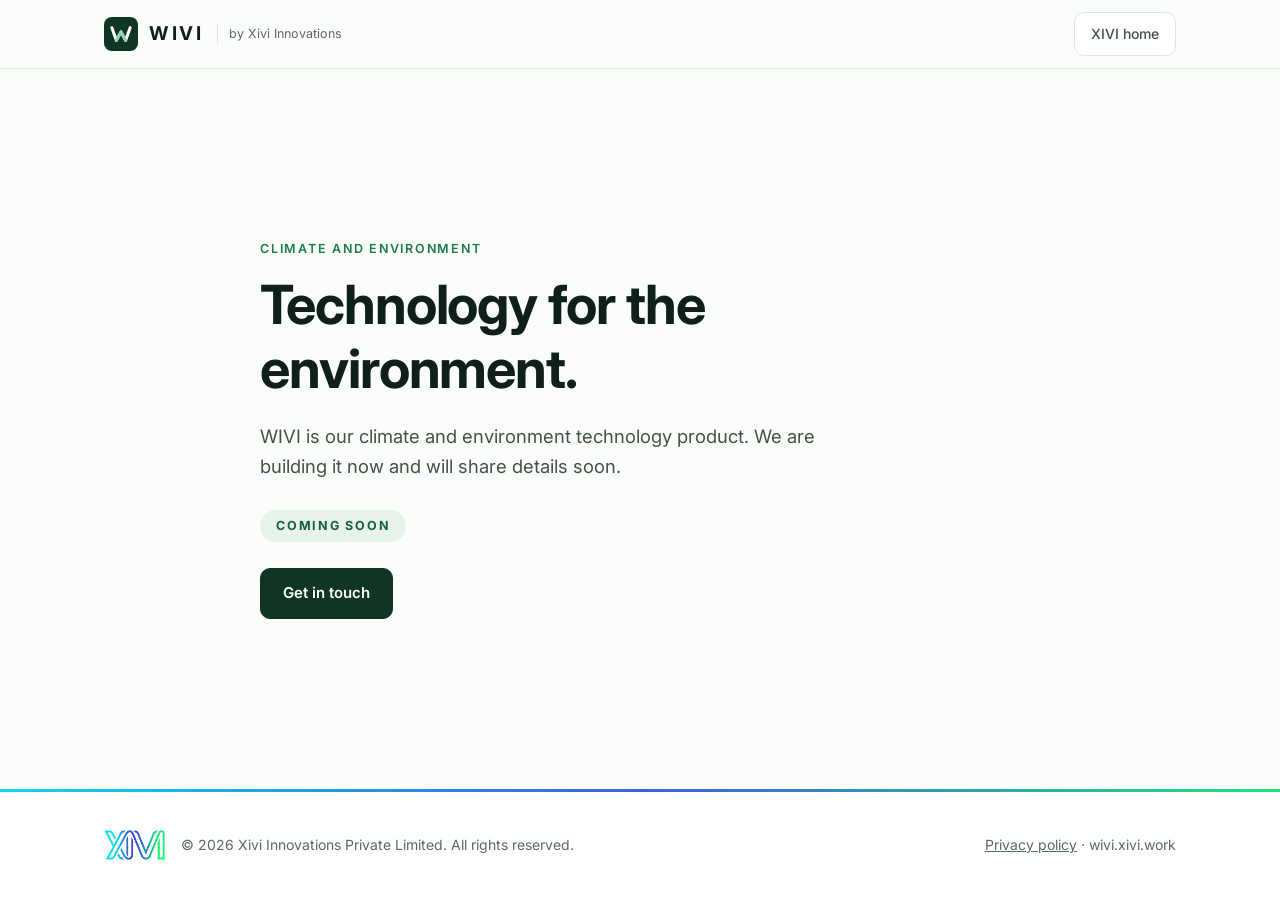
==== index.html @ 4bc14219 "Initial WIVI site Co-Authored-By: Claude Sonnet 5.5 <noreply@anthropic.com>" ====
<!doctype html>
<html lang="en">
<head>
<meta charset="utf-8">
<meta name="viewport" content="width=device-width, initial-scale=1">
<meta name="color-scheme" content="only light">
<title>WIVI — Coming soon</title>
<meta name="description" content="WIVI is a climate and environment technology product by Xivi Innovations. Coming soon.">
<meta property="og:title" content="WIVI — Coming soon">
<meta property="og:description" content="WIVI is a climate and environment technology product by Xivi Innovations. Coming soon.">
<link rel="icon" href="assets/wivi-mark.svg" type="image/svg+xml">
<link rel="preconnect" href="https://fonts.googleapis.com">
<link rel="preconnect" href="https://fonts.gstatic.com" crossorigin>
<link href="https://fonts.googleapis.com/css2?family=Inter:wght@400;500;600;700&display=swap" rel="stylesheet">
<link rel="stylesheet" href="assets/site.css?v=1">
<link rel="stylesheet" href="assets/page.css?v=1">
</head>
<body class="soon-page">

<header>
  <div class="wrap nav">
    <a class="brand" href="./" aria-label="WIVI home">
      <img src="assets/wivi-mark.svg" alt="">
      <b>WIVI</b><span>by Xivi Innovations</span>
    </a>
    <nav class="links"><a class="btn sm" href="https://xivi.work">XIVI home</a></nav>
  </div>
</header>

<main class="soon">
  <div class="wrap">
    <p class="eyebrow">Climate and environment</p>
    <h1>Technology for the environment.</h1>
    <p class="lead">WIVI is our climate and environment technology product. We are building it now and will share details soon.</p>
    <p class="chip-soon">Coming soon</p>
    <div class="cta"><a class="btn primary" href="mailto:xivi.tech@gmail.com?subject=WIVI">Get in touch</a></div>
  </div>
</main>

<footer>
  <div class="wrap">
    <div class="logo">
      <a href="https://xivi.work" aria-label="XIVI"><img src="assets/xivi-logo.png" alt="XIVI"></a>
      <p>© 2026 Xivi Innovations Private Limited. All rights reserved.</p>
    </div>
    <p><a href="privacy.html">Privacy policy</a> · wivi.xivi.work</p>
  </div>
</footer>

</body>
</html>
---- assets/site.css ----
:root{
  --ink:#0f2018; --ink2:#425249; --mute:#5a6a60;
  --bg:#fbfdfb; --tint:#f1f6f2; --tealtint:#e6f2ea; --line:#dce7df;
  --deep:#0f3524; --teal:#1c7a50; --teal2:#146040;
  --ok:#2c7a4b; --okbg:#eaf3eb;
  --warn:#85590b; --warnbg:#f7efe1;
  --bad:#b0392f; --badbg:#f7e9e7;
  --r:14px;
  --surface:#fff; --headbg:rgba(251,253,251,.92); --strong:#0f3524;
  --btn:#0f3524; --btnink:#fff; --btnhover:#184a33;
  --okink:#1f4d33; --warnink:#5e430c; --badink:#702620;
  color-scheme:only light;
}
*{box-sizing:border-box}
html{scroll-behavior:smooth;scroll-padding-top:76px}
body{margin:0;background:var(--bg);color:var(--ink);font:16px/1.65 Inter,system-ui,-apple-system,"Segoe UI",Roboto,sans-serif;-webkit-font-smoothing:antialiased}
img{max-width:100%;display:block}
a{color:var(--teal2)}
.wrap{max-width:1120px;margin:0 auto;padding:0 24px}
.eyebrow{font-size:12.5px;font-weight:600;letter-spacing:.14em;text-transform:uppercase;color:var(--teal);margin:0 0 14px}
h1,h2,h3{margin:0;line-height:1.18;letter-spacing:-.02em;color:var(--ink)}
h1{font-size:clamp(34px,4.6vw,54px);font-weight:700}
h2{font-size:clamp(28px,3.4vw,38px);font-weight:700;max-width:760px}
h3{font-size:18px;font-weight:600;letter-spacing:-.01em}
p{margin:0}
.lead{font-size:18.5px;color:var(--ink2);max-width:600px;margin-top:20px}
.sec-intro{font-size:17.5px;color:var(--ink2);max-width:680px;margin-top:16px}

/* header */
header{position:sticky;top:0;z-index:20;background:var(--headbg);backdrop-filter:blur(10px);border-bottom:1px solid var(--line)}
.nav{display:flex;align-items:center;justify-content:space-between;height:68px}
.brand{display:flex;align-items:center;gap:11px;text-decoration:none;color:var(--ink)}
.brand img{width:34px;height:34px}
.brand b{font-size:19px;letter-spacing:.14em;font-weight:700}
.brand span{font-size:12.5px;color:var(--mute);border-left:1px solid var(--line);padding-left:11px;margin-left:2px}
.links{display:flex;align-items:center;gap:30px}
.links a{font-size:14.5px;color:var(--ink2);text-decoration:none;font-weight:500}
.links a:hover{color:var(--ink)}
.btn{display:inline-flex;align-items:center;gap:8px;padding:12px 22px;border-radius:10px;font-weight:600;font-size:15px;text-decoration:none;border:1px solid var(--line);color:var(--ink);background:var(--surface)}
.btn.primary{background:var(--btn);border-color:var(--btn);color:var(--btnink)}
.btn.primary:hover{background:var(--btnhover);box-shadow:0 0 0 3px rgba(28,122,80,.28)}
.btn:not(.primary):hover{border-color:var(--teal);color:var(--teal2)}
.btn:focus-visible,a:focus-visible{outline:3px solid #8fd6b0;outline-offset:2px}
.btn.sm{padding:9px 16px;font-size:14px}
@media(max-width:900px){.links a:not(.btn){display:none}.brand span{display:none}}

/* hero */
.hero{padding:76px 0 84px}
.hero .wrap{display:grid;grid-template-columns:1.05fr .95fr;gap:56px;align-items:center}
.cta{display:flex;gap:12px;flex-wrap:wrap;margin-top:32px}
.assure{display:flex;gap:22px;flex-wrap:wrap;margin-top:30px;font-size:14px;color:var(--mute)}
.assure span::before{content:"";display:inline-block;width:6px;height:6px;border-radius:50%;background:var(--teal);margin-right:8px;vertical-align:middle}
@media(max-width:900px){.hero .wrap{grid-template-columns:1fr;gap:44px}.hero{padding:48px 0 56px}}

/* hero flow card */
.panel{background:var(--surface);border:1px solid var(--line);border-radius:18px;padding:26px;box-shadow:0 18px 50px -24px rgba(15,53,36,.28)}
.panel-label{font-size:11.5px;letter-spacing:.14em;text-transform:uppercase;color:var(--mute);font-weight:600;margin-bottom:14px}
.flow{display:grid;gap:10px}
.node{border:1px solid var(--line);border-radius:12px;padding:14px 16px;background:var(--surface)}
.node small{display:block;color:var(--mute);font-size:13px;margin-top:2px}
.node b{font-size:15px;font-weight:600}
.node.core{background:var(--deep);border-color:var(--deep);color:#fff}
.node.core small{color:#a9c9b7}
.arrow{justify-self:center;color:var(--teal);font-size:18px;line-height:1}
.verdicts{display:flex;gap:8px;margin-top:16px;flex-wrap:wrap}
.chip{font-size:13px;font-weight:600;padding:6px 12px;border-radius:99px}
.chip.ok{background:var(--okbg);color:var(--ok)}
.chip.warn{background:var(--warnbg);color:var(--warn)}
.chip.bad{background:var(--badbg);color:var(--bad)}
.record{margin-top:16px;border-top:1px dashed var(--line);padding-top:14px;display:grid;grid-template-columns:auto 1fr;gap:6px 14px;font-size:13.5px}
.record dt{color:var(--mute)} .record dd{margin:0;font-weight:500}
.record code{font:12.5px ui-monospace,Consolas,monospace;color:var(--teal2)}
.note{font-size:12.5px;color:var(--mute);margin-top:12px}
.pbar{display:flex;align-items:center;gap:8px;font-size:12.5px;font-weight:600;color:var(--ink2);padding-bottom:14px;border-bottom:1px solid var(--line)}
.pbar-r{margin-left:auto;font-weight:500;color:var(--mute)}
.dot{width:8px;height:8px;border-radius:50%;background:var(--ok)}
.pflow{display:flex;align-items:center;justify-content:center;gap:10px;margin:18px 0;font-size:13px;color:var(--ink2)}
.pflow span{padding:6px 12px;border:1px solid var(--line);border-radius:8px;background:var(--surface)}
.pflow span.core{background:var(--deep);border-color:var(--deep);color:#fff;font-weight:700;letter-spacing:.08em}
.pflow i{font-style:normal;color:var(--teal)}
.pcase{display:flex;justify-content:space-between;gap:16px;font-size:14px}
.pcase small,.pverdict small,.mrow small{display:block;font-size:11.5px;letter-spacing:.1em;text-transform:uppercase;color:var(--mute);font-weight:600;margin-bottom:3px}
.pcase b{font-weight:600}
.pverdict{margin-top:18px;padding:16px 18px;border-radius:12px;background:var(--warnbg)}
.pverdict small{color:var(--warn)}
.vrow{display:flex;align-items:center;gap:12px;flex-wrap:wrap}
.chip.big{font-size:16px;padding:6px 16px;background:var(--surface);box-shadow:inset 0 0 0 1px rgba(154,106,18,.25)}
.rc{font-size:13px;font-weight:600;color:var(--warn)}
.pverdict p{margin-top:8px;font-size:14px;color:var(--warnink)}
.meter{margin-top:18px}
.mrow{display:flex;justify-content:space-between}
.track{position:relative;height:8px;border-radius:99px;background:var(--tint);margin-top:2px}
.fill{height:100%;width:78%;border-radius:99px;background:linear-gradient(90deg,#8cc7c0,#e0b04f)}
.lim{position:absolute;top:-4px;left:68%;width:2px;height:16px;background:var(--strong)}
.panel .record{margin-top:18px}

/* proof strip */
.proof{border-top:1px solid var(--line);border-bottom:1px solid var(--line);background:var(--surface);padding:26px 0}
.proof .wrap{display:grid;gap:14px}
.prow{display:flex;align-items:center;gap:14px 28px;flex-wrap:wrap}
.plabel{font-size:12px;letter-spacing:.12em;text-transform:uppercase;color:var(--mute);font-weight:600;min-width:150px}
.pitems{display:flex;gap:10px;flex-wrap:wrap;color:var(--ink2);font-size:14px}
.pitems span{font-weight:500;border:1px solid var(--line);border-radius:99px;padding:5px 15px;background:var(--bg)}
.pitems.tested span{font-weight:600;color:var(--ink);background:var(--tealtint);border-color:transparent}
@media(max-width:700px){.plabel{min-width:0;width:100%}}

/* sections */
section{padding:92px 0}
section.tint{background:var(--tint)}
section.dark{background:var(--deep);color:#e6f0ea}
section.dark h2,section.dark h3{color:#fff}
section.dark .eyebrow{color:#8fd6b0}
section.dark .sec-intro{color:#a9c9b7}
.grid{display:grid;gap:20px;margin-top:44px}
.g2{grid-template-columns:repeat(2,1fr)}.g3{grid-template-columns:repeat(3,1fr)}.g4{grid-template-columns:repeat(4,1fr)}
@media(max-width:900px){.g3,.g4{grid-template-columns:1fr 1fr}}
@media(max-width:620px){.g2,.g3,.g4{grid-template-columns:1fr}}
.card{background:var(--surface);border:1px solid var(--line);border-radius:var(--r);padding:26px}
.card p{color:var(--ink2);font-size:15.5px;margin-top:8px}
.tint .card{border-color:transparent}
.num{font-size:40px;font-weight:700;letter-spacing:-.03em;color:var(--strong);line-height:1.1}
.num .to{color:var(--mute);font-weight:500;padding:0 6px}
.cap{font-size:14.5px;color:var(--ink2);margin-top:10px}
.src{font-size:12.5px;color:var(--mute);margin-top:26px}

/* verdict cards */
.vc{border-radius:var(--r);padding:26px;border:1px solid transparent}
.vc h3{font-size:20px}
.vc p{margin-top:8px;font-size:15.5px}
.vc.ok{background:var(--okbg);color:var(--okink)}.vc.ok h3{color:var(--ok)}
.vc.warn{background:var(--warnbg);color:var(--warnink)}.vc.warn h3{color:var(--warn)}
.vc.bad{background:var(--badbg);color:var(--badink)}.vc.bad h3{color:var(--bad)}
.codes{display:flex;gap:8px;flex-wrap:wrap;margin-top:26px;align-items:center;font-size:14px;color:var(--ink2)}
.codes span.t{background:var(--surface);border:1px solid var(--line);padding:5px 12px;border-radius:99px;font-size:13.5px}

/* steps */
.steps{list-style:none;margin:44px 0 0;padding:0;display:grid;grid-template-columns:repeat(4,1fr);gap:20px;counter-reset:s}
.steps li{counter-increment:s;position:relative;padding-top:20px;border-top:2px solid var(--teal)}
.steps li::before{content:"0" counter(s);display:block;font-size:13px;font-weight:700;color:var(--teal);letter-spacing:.1em;margin-bottom:8px}
.steps b{display:block;font-size:17px;font-weight:600;margin-bottom:6px}
.steps span{font-size:15px;color:var(--ink2)}
@media(max-width:900px){.steps{grid-template-columns:1fr 1fr}}
@media(max-width:560px){.steps{grid-template-columns:1fr}}

/* split lists */
.split{display:grid;grid-template-columns:1fr 1fr;gap:20px;margin-top:44px}
@media(max-width:760px){.split{grid-template-columns:1fr}}
.list{list-style:none;margin:14px 0 0;padding:0;display:grid;gap:11px}
.list li{padding-left:28px;position:relative;font-size:15.5px;color:var(--ink2)}
.list.yes li::before{content:"✓";position:absolute;left:0;color:var(--ok);font-weight:700}
.list.no li::before{content:"–";position:absolute;left:4px;color:var(--mute);font-weight:700}

/* callout */
.callout{margin-top:44px;background:var(--deep);color:#e6f0ea;border-radius:var(--r);padding:30px 34px;display:grid;grid-template-columns:1fr 1.2fr;gap:30px;align-items:center}
.callout h3{color:#fff;font-size:22px}
.callout p{color:#bbd6c6;font-size:15.5px}
@media(max-width:760px){.callout{grid-template-columns:1fr;padding:26px}}
.state{display:flex;gap:10px;margin-top:14px;flex-wrap:wrap}
.state span{font-size:13px;font-weight:600;padding:5px 12px;border-radius:99px;background:rgba(255,255,255,.1);color:#fff}

/* traction */
.ds{margin-top:44px;border:1px solid var(--line);border-radius:var(--r);overflow:hidden;background:var(--surface)}
.dsr{display:grid;grid-template-columns:260px 1fr;gap:24px;padding:22px 26px;border-bottom:1px solid var(--line)}
.dsr:last-child{border-bottom:0}
.dsr b{display:block;font-size:16px;font-weight:600}
.dsr small{color:var(--mute);font-size:13.5px}
.dsr p{color:var(--ink2);font-size:15.5px}
@media(max-width:760px){.dsr{grid-template-columns:1fr;gap:6px}}

/* timeline */
.tl{display:grid;grid-template-columns:repeat(4,1fr);gap:0;margin-top:44px}
.tl div{padding:0 22px 0 0;position:relative}
.tl div::before{content:"";display:block;height:2px;background:#56a883;margin-bottom:22px}
.tl div::after{content:"";position:absolute;top:-4px;left:0;width:10px;height:10px;border-radius:50%;background:#8fd6b0}
.tl small{display:block;font-size:12.5px;font-weight:600;letter-spacing:.12em;text-transform:uppercase;color:#8fd6b0;margin-bottom:6px}
.tl b{display:block;font-size:18px;color:#fff;font-weight:600;margin-bottom:6px}
.tl span{font-size:15px;color:#a9c9b7}
@media(max-width:900px){.tl{grid-template-columns:1fr 1fr;row-gap:36px}}
@media(max-width:560px){.tl{grid-template-columns:1fr}}

/* team */
.person{display:flex;flex-direction:column;gap:6px}
.avatar{width:56px;height:56px;border-radius:50%;background:var(--tealtint);color:var(--teal2);font-weight:700;display:grid;place-items:center;font-size:18px;margin-bottom:10px}
.role{font-size:14px;color:var(--teal);font-weight:600}

/* contact + footer */
.contact{text-align:center}
.contact h2{margin:0 auto}
.contact .sec-intro{margin-left:auto;margin-right:auto}
.contact .cta{justify-content:center}
footer{position:relative;border-top:1px solid var(--line);padding:40px 0;background:var(--surface)}
footer::before{content:"";position:absolute;left:0;right:0;top:-1px;height:3px;background:linear-gradient(90deg,#08d9ea,#3b5fe0 50%,#1ee57a)}
footer .wrap{display:flex;justify-content:space-between;align-items:center;gap:20px;flex-wrap:wrap}
footer .logo{display:flex;align-items:center;gap:16px}
footer .logo img{height:30px;width:auto;mix-blend-mode:multiply}
footer p{font-size:14px;color:var(--mute)}

/* founders line */
.founders{margin-top:18px;font-size:14px;color:var(--mute)}

/* proprietary core */
section.dark .grid{margin-top:40px}
.dcard{background:rgba(255,255,255,.06);border:1px solid rgba(255,255,255,.14);border-radius:var(--r);padding:26px}
.dcard .k{display:block;font-size:13px;font-weight:700;letter-spacing:.1em;color:#8fd6b0;margin-bottom:10px}
.dcard p{margin-top:10px;font-size:15.5px;color:#bbd6c6}
.defend{display:grid;grid-template-columns:repeat(3,1fr);gap:0;margin-top:28px;border-top:1px solid rgba(255,255,255,.18)}
.defend div{padding:22px 24px 0 0}
.defend b{display:block;color:#fff;font-size:16px;font-weight:600;margin-bottom:4px}
.defend em{font-style:normal;font-size:11.5px;font-weight:600;letter-spacing:.06em;text-transform:uppercase;color:#8fd6b0;border:1px solid rgba(143,214,176,.5);border-radius:99px;padding:1px 8px;margin-left:6px;vertical-align:middle}
.defend span{font-size:14.5px;color:#a9c9b7}
@media(max-width:760px){.defend{grid-template-columns:1fr}}

/* legal pages */
.legal{padding:64px 0 90px}
.legal .wrap{max-width:760px}
.legal h1{font-size:clamp(30px,4vw,40px);margin-bottom:8px}
.legal .upd{color:var(--mute);font-size:14px;margin-bottom:36px}
.legal h2{font-size:21px;margin:36px 0 10px;letter-spacing:-.01em}
.legal p,.legal li{color:var(--ink2);font-size:16px}
.legal p+p{margin-top:12px}
.legal ul{padding-left:22px;margin:10px 0}
.legal li{margin:6px 0}
footer a{color:var(--mute)}

/* nav fit */
.btn,.brand span,.links a{white-space:nowrap}
.links{gap:24px}
@media(max-width:1060px){.links a:not(.btn){display:none}.brand span{display:inline}}
@media(max-width:520px){.brand span{display:none}}

/* text columns (replace card grids) */
.cols{display:grid;gap:36px;margin-top:44px}
.cols.c3{grid-template-columns:repeat(3,1fr)}
.cols.c4{grid-template-columns:repeat(4,1fr)}
.cols>div{border-top:2px solid var(--ink);padding-top:18px}
.cols p{margin-top:8px;font-size:15.5px;color:var(--ink2)}
.split+.cols{margin-top:56px}
@media(max-width:900px){.cols.c4{grid-template-columns:1fr 1fr}.cols.c3{grid-template-columns:1fr}}
@media(max-width:560px){.cols.c4{grid-template-columns:1fr}}

/* flow diagram */
.diagram{display:grid;grid-template-columns:1fr 44px 1.25fr 44px 1.1fr;align-items:center;margin-top:48px;padding:30px;background:var(--surface);border:1px solid var(--line);border-radius:18px}
.d-box{border:1px solid var(--line);border-radius:12px;padding:18px 20px;background:var(--bg)}
.d-box small{display:block;font-size:11.5px;letter-spacing:.12em;text-transform:uppercase;font-weight:600;color:var(--mute);margin-bottom:6px}
.d-box b{display:block;font-size:17px;font-weight:600}
.d-box>span{font-size:14.5px;color:var(--ink2)}
.d-box.core{background:var(--deep);border-color:var(--deep);color:#fff;padding:22px}
.d-box.core small{color:#8fd6b0}
.d-box.core ul{list-style:none;margin:0;padding:0;display:grid;gap:8px;font-size:15px}
.d-box.core li{padding-left:20px;position:relative}
.d-box.core li::before{content:"";position:absolute;left:0;top:.5em;width:8px;height:8px;border-radius:50%;background:#8fd6b0}
.seal{margin-top:16px;padding-top:14px;border-top:1px solid rgba(255,255,255,.2);font-size:12.5px;color:#a9c9b7;font-family:ui-monospace,Consolas,monospace}
.d-arrow{height:2px;background:var(--teal);position:relative;margin:0 6px}
.d-arrow::after{content:"";position:absolute;right:-1px;top:-4px;border-left:8px solid var(--teal);border-top:5px solid transparent;border-bottom:5px solid transparent}
.d-outs{display:grid;gap:10px}
.d-out{border-radius:10px;padding:12px 16px}
.d-out b{display:block;font-size:16px}
.d-out span{font-size:14px}
.d-out.ok{background:var(--okbg);color:var(--okink)}.d-out.ok b{color:var(--ok)}
.d-out.warn{background:var(--warnbg);color:var(--warnink)}.d-out.warn b{color:var(--warn)}
.d-out.bad{background:var(--badbg);color:var(--badink)}.d-out.bad b{color:var(--bad)}
@media(max-width:900px){
  .diagram{grid-template-columns:1fr;gap:0;padding:20px}
  .d-arrow{width:2px;height:30px;margin:6px auto}
  .d-arrow::after{right:auto;left:-4px;top:auto;bottom:-1px;border-left:5px solid transparent;border-right:5px solid transparent;border-top:8px solid var(--teal);border-bottom:0}
}

/* traction stat column */
.dsr{grid-template-columns:240px 170px 1fr;align-items:center}
.st{font-size:22px;font-weight:700;letter-spacing:-.02em;color:var(--strong);line-height:1.2}
.st small{display:block;font-size:12.5px;font-weight:500;letter-spacing:0;color:var(--mute);margin-top:2px}
@media(max-width:900px){.dsr{grid-template-columns:200px 1fr}.dsr p{grid-column:1/-1}}
@media(max-width:760px){.dsr{grid-template-columns:1fr}}

/* contact tighten */
section.contact{padding:68px 0 72px}
.contact h2{font-size:clamp(26px,3vw,34px)}
.contact .cta{margin-top:26px}

/* proprietary strip */
.defend.solo{margin-top:36px;border-top:0}
.defend.solo div{padding:0 28px 0 0}
.defend.solo b{font-size:18px;margin-bottom:6px}

:root{--lt:#8fd6b0;--m1:#a9c9b7;--on:#e6f0ea}
---- assets/page.css ----
/* coming-soon page */
.soon{min-height:calc(100vh - 68px - 112px);display:flex;align-items:center;padding:72px 0}
.soon h1{max-width:760px}
.soon .lead{max-width:620px}
.chip-soon{display:inline-block;margin-top:28px;font-size:12.5px;font-weight:700;letter-spacing:.14em;text-transform:uppercase;color:var(--teal2);background:var(--tealtint);border-radius:99px;padding:6px 16px}
.soon .cta{margin-top:26px}
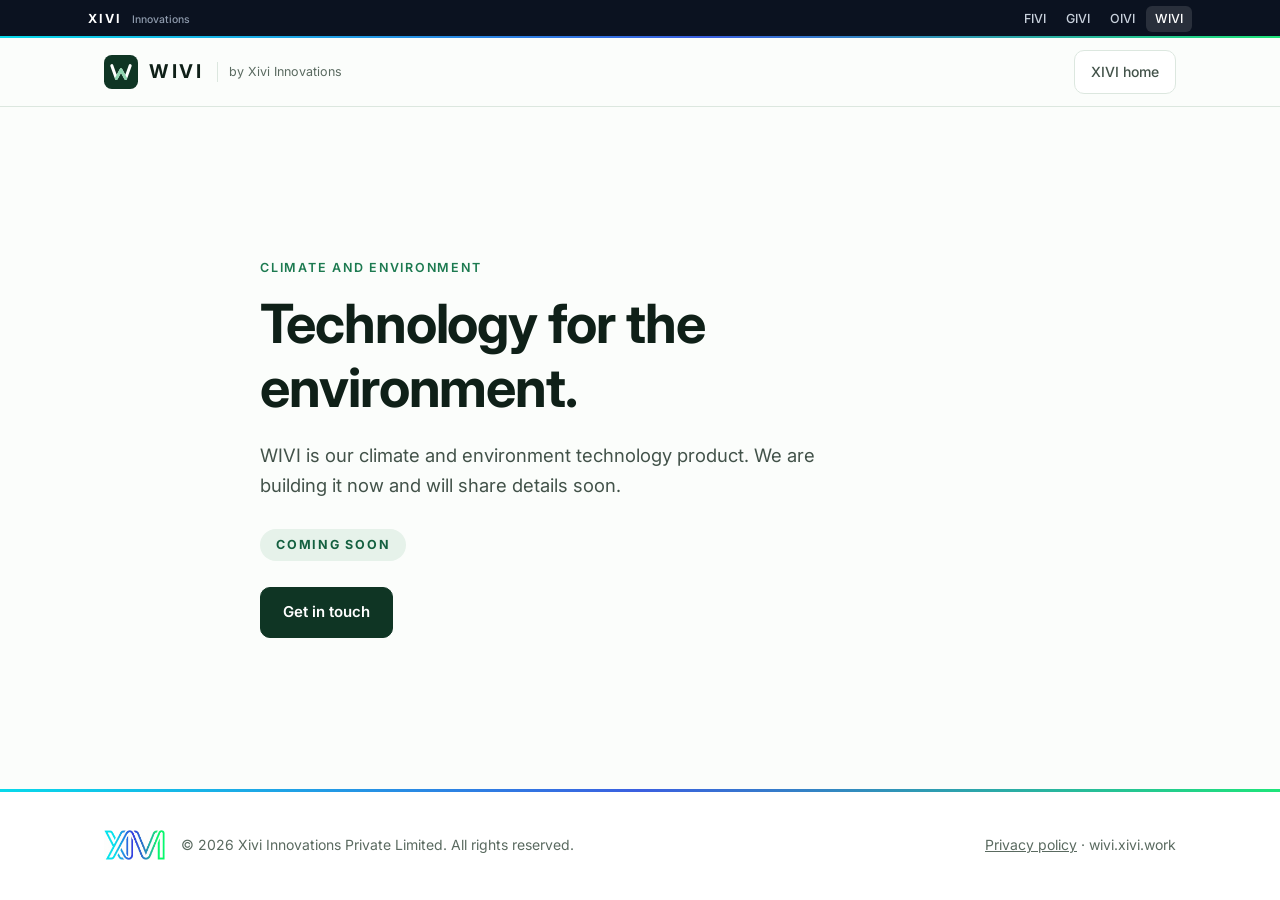
==== commit 5626b9e2: "Add XIVI family bar Co-Authored-By: Claude Sonnet 5.5 <noreply@anthropic.com>" ====
--- a/index.html
+++ b/index.html
@@ -12,10 +12,18 @@
 <link rel="preconnect" href="https://fonts.googleapis.com">
 <link rel="preconnect" href="https://fonts.gstatic.com" crossorigin>
 <link href="https://fonts.googleapis.com/css2?family=Inter:wght@400;500;600;700&display=swap" rel="stylesheet">
-<link rel="stylesheet" href="assets/site.css?v=1">
+<link rel="stylesheet" href="assets/family.css?v=1">
+<link rel="stylesheet" href="assets/site.css?v=2">
 <link rel="stylesheet" href="assets/page.css?v=1">
 </head>
 <body class="soon-page">
+
+<div class="fam"><div class="in">
+  <a class="parent" href="https://xivi.work">XIVI<small>Innovations</small></a>
+  <nav aria-label="XIVI products">
+    <a href="https://fivi.xivi.work">FIVI</a><a href="https://givi.xivi.work">GIVI</a><a href="https://oivi.xivi.work">OIVI</a><a href="https://wivi.xivi.work" aria-current="page">WIVI</a>
+  </nav>
+</div></div>
 
 <header>
   <div class="wrap nav">
--- a/assets/family.css
+++ b/assets/family.css
@@ -0,0 +1,12 @@
+/* XIVI family bar: shared across fivi, givi, oivi, wivi and xivi */
+.fam{position:relative;background:#0b1220;color:#c9d1dc;font:500 12.5px/1 Inter,system-ui,-apple-system,"Segoe UI",Roboto,sans-serif}
+.fam::after{content:"";position:absolute;left:0;right:0;bottom:0;height:2px;background:linear-gradient(90deg,#08d9ea,#3b5fe0 55%,#1ee57a)}
+.fam .in{max-width:1160px;margin:0 auto;padding:0 28px;height:38px;display:flex;align-items:center;justify-content:space-between;gap:16px}
+.fam a{color:#c9d1dc;text-decoration:none;padding:7px 9px;border-radius:6px;white-space:nowrap}
+.fam a:hover{color:#fff;background:rgba(255,255,255,.08)}
+.fam .parent{padding-left:0;color:#fff;font-weight:700;letter-spacing:.16em}
+.fam .parent small{font-weight:500;letter-spacing:0;color:#8f9bad;margin-left:10px}
+.fam nav{display:flex;gap:2px;align-items:center}
+.fam nav [aria-current]{color:#fff;background:rgba(255,255,255,.12)}
+.fam :focus-visible{outline:2px solid #7fd3d1;outline-offset:1px}
+@media(max-width:560px){.fam .in{padding:0 16px}.fam .parent small{display:none}.fam a{padding:7px 7px}}
--- a/assets/page.css
+++ b/assets/page.css
@@ -1,5 +1,5 @@
 /* coming-soon page */
-.soon{min-height:calc(100vh - 68px - 112px);display:flex;align-items:center;padding:72px 0}
+.soon{min-height:calc(100vh - 38px - 68px - 112px);display:flex;align-items:center;padding:72px 0}
 .soon h1{max-width:760px}
 .soon .lead{max-width:620px}
 .chip-soon{display:inline-block;margin-top:28px;font-size:12.5px;font-weight:700;letter-spacing:.14em;text-transform:uppercase;color:var(--teal2);background:var(--tealtint);border-radius:99px;padding:6px 16px}
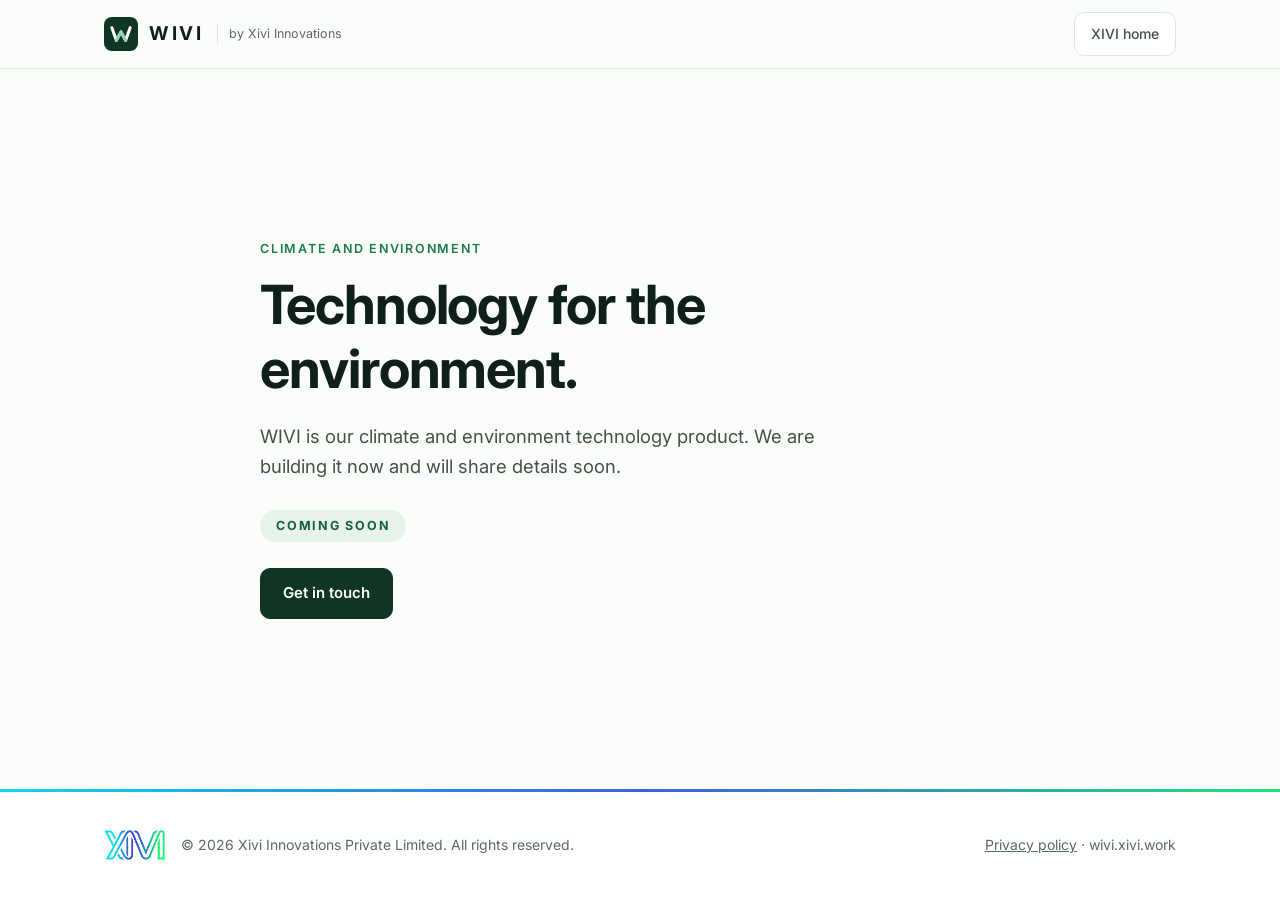
==== commit 938c7ae5: "Remove family bar Co-Authored-By: Claude Sonnet 5.5 <noreply@anthropic.com>" ====
--- a/index.html
+++ b/index.html
@@ -12,18 +12,11 @@
 <link rel="preconnect" href="https://fonts.googleapis.com">
 <link rel="preconnect" href="https://fonts.gstatic.com" crossorigin>
 <link href="https://fonts.googleapis.com/css2?family=Inter:wght@400;500;600;700&display=swap" rel="stylesheet">
-<link rel="stylesheet" href="assets/family.css?v=1">
-<link rel="stylesheet" href="assets/site.css?v=2">
+<link rel="stylesheet" href="assets/site.css?v=3">
 <link rel="stylesheet" href="assets/page.css?v=1">
 </head>
 <body class="soon-page">
 
-<div class="fam"><div class="in">
-  <a class="parent" href="https://xivi.work">XIVI<small>Innovations</small></a>
-  <nav aria-label="XIVI products">
-    <a href="https://fivi.xivi.work">FIVI</a><a href="https://givi.xivi.work">GIVI</a><a href="https://oivi.xivi.work">OIVI</a><a href="https://wivi.xivi.work" aria-current="page">WIVI</a>
-  </nav>
-</div></div>
 
 <header>
   <div class="wrap nav">
--- a/assets/page.css
+++ b/assets/page.css
@@ -1,5 +1,5 @@
 /* coming-soon page */
-.soon{min-height:calc(100vh - 38px - 68px - 112px);display:flex;align-items:center;padding:72px 0}
+.soon{min-height:calc(100vh - 68px - 112px);display:flex;align-items:center;padding:72px 0}
 .soon h1{max-width:760px}
 .soon .lead{max-width:620px}
 .chip-soon{display:inline-block;margin-top:28px;font-size:12.5px;font-weight:700;letter-spacing:.14em;text-transform:uppercase;color:var(--teal2);background:var(--tealtint);border-radius:99px;padding:6px 16px}
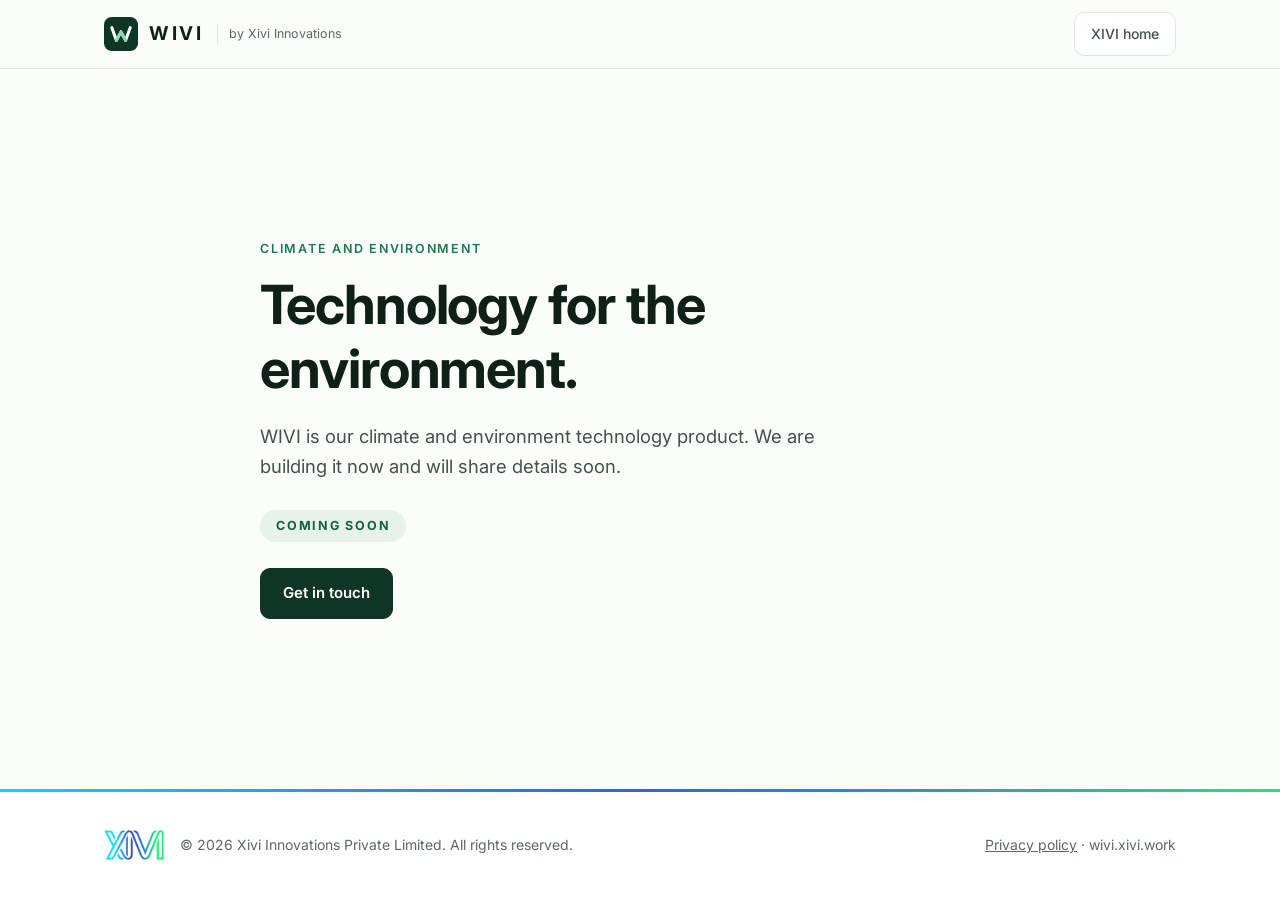
==== commit 5a873d70: "SEO: titles, descriptions, canonicals, share images, structured data, sitemap, robots, 404, lighter " ====
--- a/index.html
+++ b/index.html
@@ -1,18 +1,66 @@
 <!doctype html>
-<html lang="en">
+<html lang="en-IN">
 <head>
 <meta charset="utf-8">
 <meta name="viewport" content="width=device-width, initial-scale=1">
 <meta name="color-scheme" content="only light">
-<title>WIVI — Coming soon</title>
-<meta name="description" content="WIVI is a climate and environment technology product by Xivi Innovations. Coming soon.">
-<meta property="og:title" content="WIVI — Coming soon">
-<meta property="og:description" content="WIVI is a climate and environment technology product by Xivi Innovations. Coming soon.">
+<title>WIVI — Climate and environment technology | XIVI</title>
+<meta name="description" content="WIVI is a climate and environment technology product from Xivi Innovations. Coming soon.">
+<meta name="robots" content="index, follow, max-image-preview:large">
+<meta name="theme-color" content="#ffffff">
+<link rel="canonical" href="https://wivi.xivi.work/">
 <link rel="icon" href="assets/wivi-mark.svg" type="image/svg+xml">
+<link rel="icon" href="assets/favicon-48.png" sizes="48x48" type="image/png">
+<link rel="apple-touch-icon" href="assets/apple-touch-icon.png">
+<meta property="og:type" content="website">
+<meta property="og:site_name" content="WIVI">
+<meta property="og:locale" content="en_IN">
+<meta property="og:title" content="WIVI — Climate and environment technology | XIVI">
+<meta property="og:description" content="WIVI is a climate and environment technology product from Xivi Innovations. Coming soon.">
+<meta property="og:url" content="https://wivi.xivi.work/">
+<meta property="og:image" content="https://wivi.xivi.work/assets/og.png">
+<meta property="og:image:width" content="1200">
+<meta property="og:image:height" content="630">
+<meta property="og:image:alt" content="WIVI by Xivi Innovations">
+<meta name="twitter:card" content="summary_large_image">
+<meta name="twitter:title" content="WIVI — Climate and environment technology | XIVI">
+<meta name="twitter:description" content="WIVI is a climate and environment technology product from Xivi Innovations. Coming soon.">
+<meta name="twitter:image" content="https://wivi.xivi.work/assets/og.png">
+<script type="application/ld+json">
+{
+ "@context": "https://schema.org",
+ "@graph": [
+  {
+   "@type": "WebSite",
+   "@id": "https://wivi.xivi.work/#website",
+   "url": "https://wivi.xivi.work/",
+   "name": "WIVI",
+   "inLanguage": "en-IN",
+   "description": "WIVI is a climate and environment technology product from Xivi Innovations. Coming soon.",
+   "publisher": {
+    "@id": "https://xivi.work/#org"
+   }
+  },
+  {
+   "@type": "Brand",
+   "@id": "https://wivi.xivi.work/#brand",
+   "name": "WIVI",
+   "url": "https://wivi.xivi.work/",
+   "description": "WIVI is a climate and environment technology product from Xivi Innovations. Coming soon.",
+   "brand": {
+    "@type": "Organization",
+    "@id": "https://xivi.work/#org",
+    "name": "Xivi Innovations Private Limited",
+    "url": "https://xivi.work/"
+   }
+  }
+ ]
+}
+</script>
 <link rel="preconnect" href="https://fonts.googleapis.com">
 <link rel="preconnect" href="https://fonts.gstatic.com" crossorigin>
 <link href="https://fonts.googleapis.com/css2?family=Inter:wght@400;500;600;700&display=swap" rel="stylesheet">
-<link rel="stylesheet" href="assets/site.css?v=3">
+<link rel="stylesheet" href="assets/site.css?v=4">
 <link rel="stylesheet" href="assets/page.css?v=1">
 </head>
 <body class="soon-page">
@@ -41,7 +89,7 @@
 <footer>
   <div class="wrap">
     <div class="logo">
-      <a href="https://xivi.work" aria-label="XIVI"><img src="assets/xivi-logo.png" alt="XIVI"></a>
+      <a href="https://xivi.work" aria-label="XIVI"><img src="assets/xivi-logo-sm.webp" alt="XIVI" width="320" height="159" decoding="async"></a>
       <p>© 2026 Xivi Innovations Private Limited. All rights reserved.</p>
     </div>
     <p><a href="privacy.html">Privacy policy</a> · wivi.xivi.work</p>
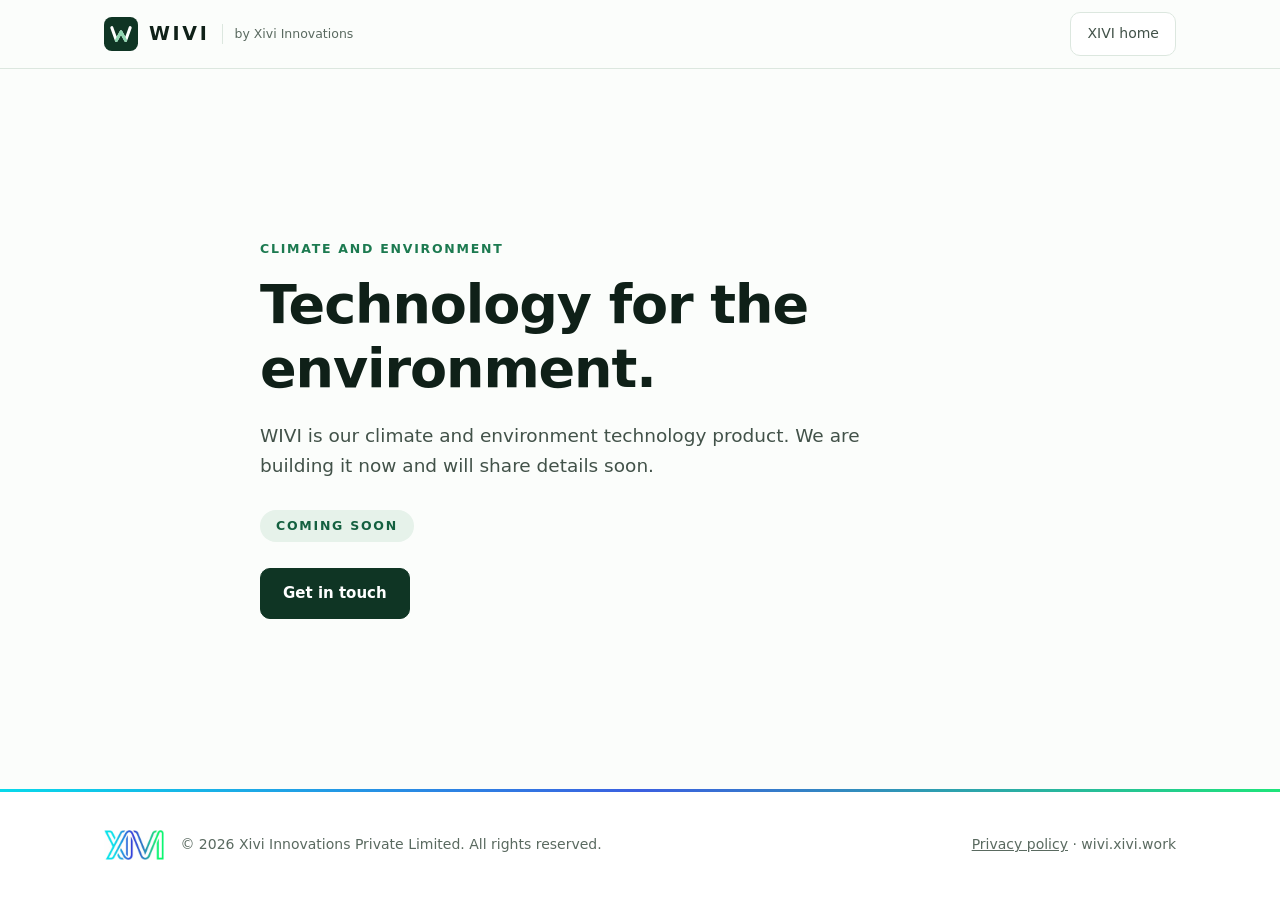
==== commit d59f1b60: "Security hardening: content security policy, referrer policy, frame guard, security.txt, no inline c" ====
--- a/index.html
+++ b/index.html
@@ -3,6 +3,8 @@
 <head>
 <meta charset="utf-8">
 <meta name="viewport" content="width=device-width, initial-scale=1">
+<meta http-equiv="Content-Security-Policy" content="default-src 'none'; script-src 'self'; style-src 'self' https://fonts.googleapis.com; font-src https://fonts.gstatic.com; img-src 'self' data:; connect-src 'none'; form-action 'none'; base-uri 'none'; object-src 'none'; manifest-src 'none'">
+<meta name="referrer" content="strict-origin-when-cross-origin">
 <meta name="color-scheme" content="only light">
 <title>WIVI — Climate and environment technology | XIVI</title>
 <meta name="description" content="WIVI is a climate and environment technology product from Xivi Innovations. Coming soon.">
@@ -60,8 +62,9 @@
 <link rel="preconnect" href="https://fonts.googleapis.com">
 <link rel="preconnect" href="https://fonts.gstatic.com" crossorigin>
 <link href="https://fonts.googleapis.com/css2?family=Inter:wght@400;500;600;700&display=swap" rel="stylesheet">
-<link rel="stylesheet" href="assets/site.css?v=4">
+<link rel="stylesheet" href="assets/site.css?v=6">
 <link rel="stylesheet" href="assets/page.css?v=1">
+<script src="assets/frame.js" defer></script>
 </head>
 <body class="soon-page">
 
--- a/assets/site.css
+++ b/assets/site.css
@@ -283,3 +283,9 @@
 .defend.solo b{font-size:18px;margin-bottom:6px}
 
 :root{--lt:#8fd6b0;--m1:#a9c9b7;--on:#e6f0ea}
+
+/* classes that replace former inline styles */
+.mt36{margin-top:36px}
+[hidden]{display:none !important}
+
+.legal .mt36{margin-top:36px}
